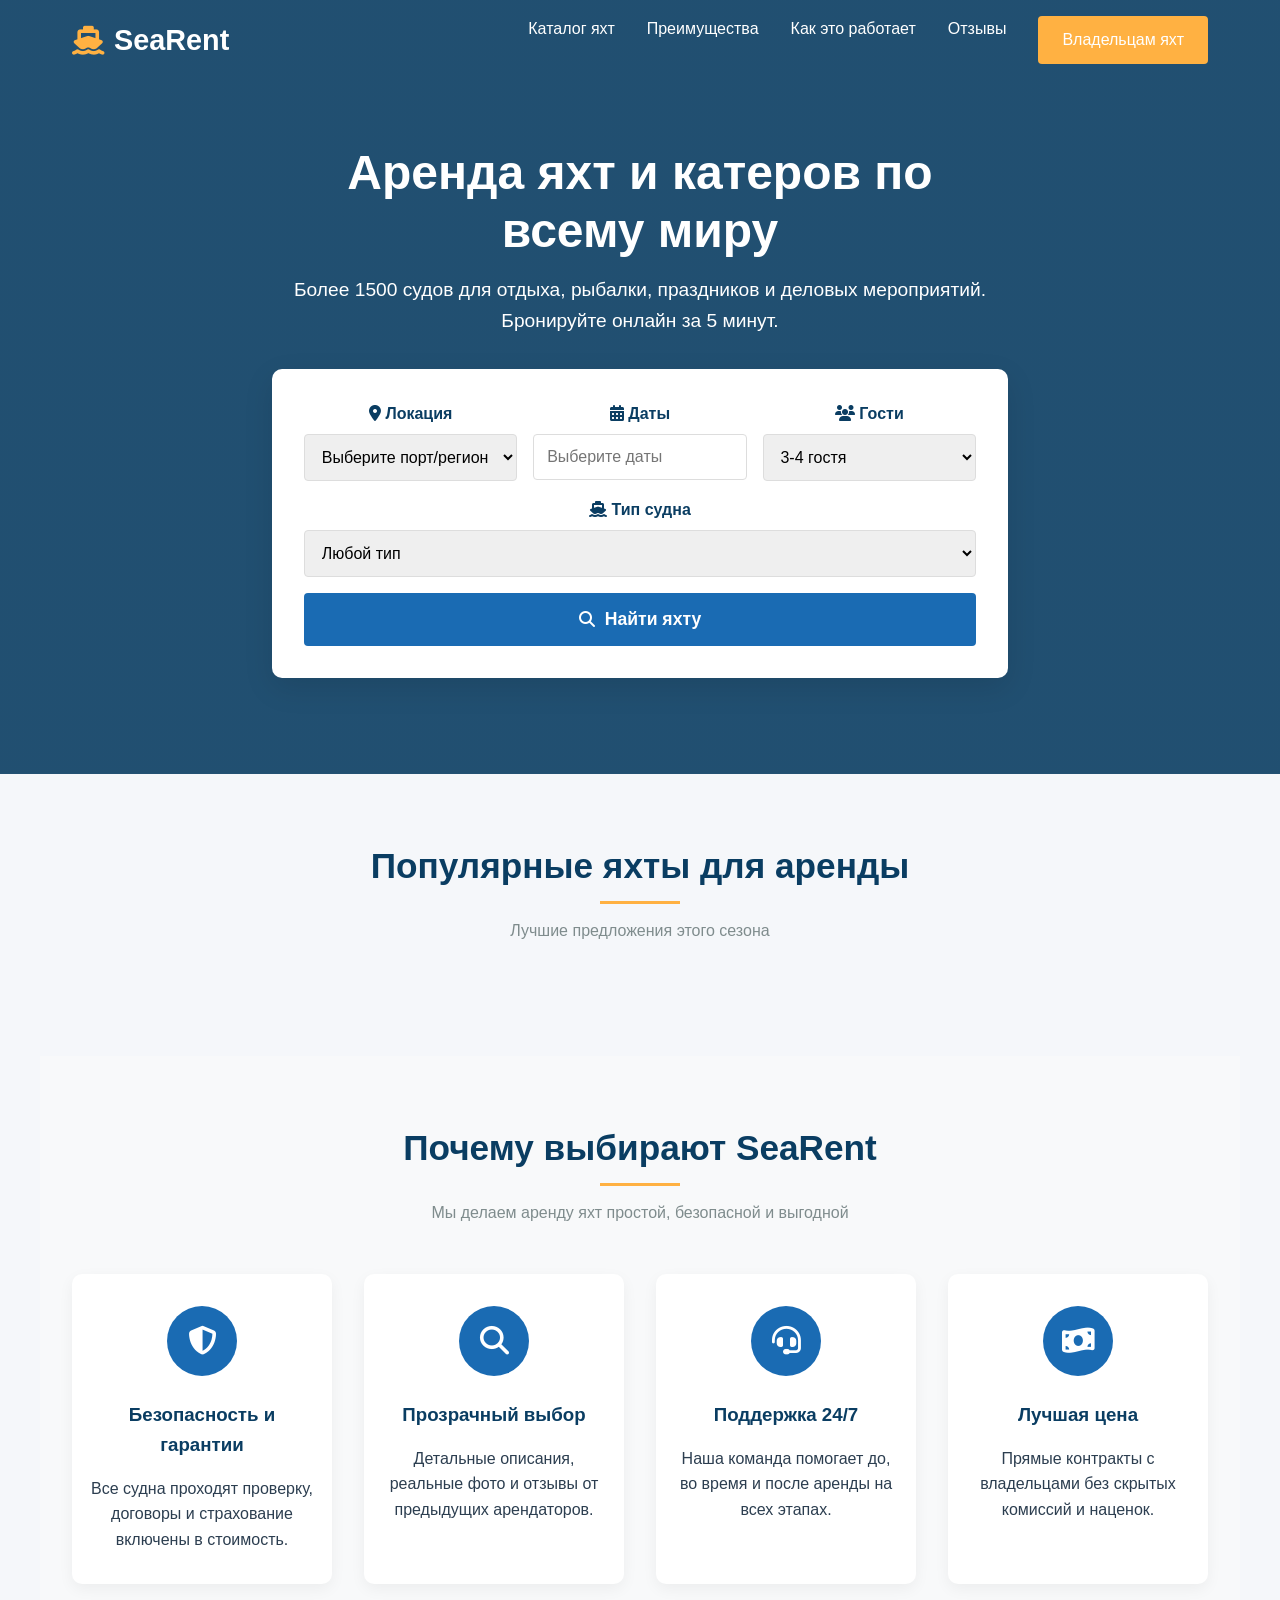
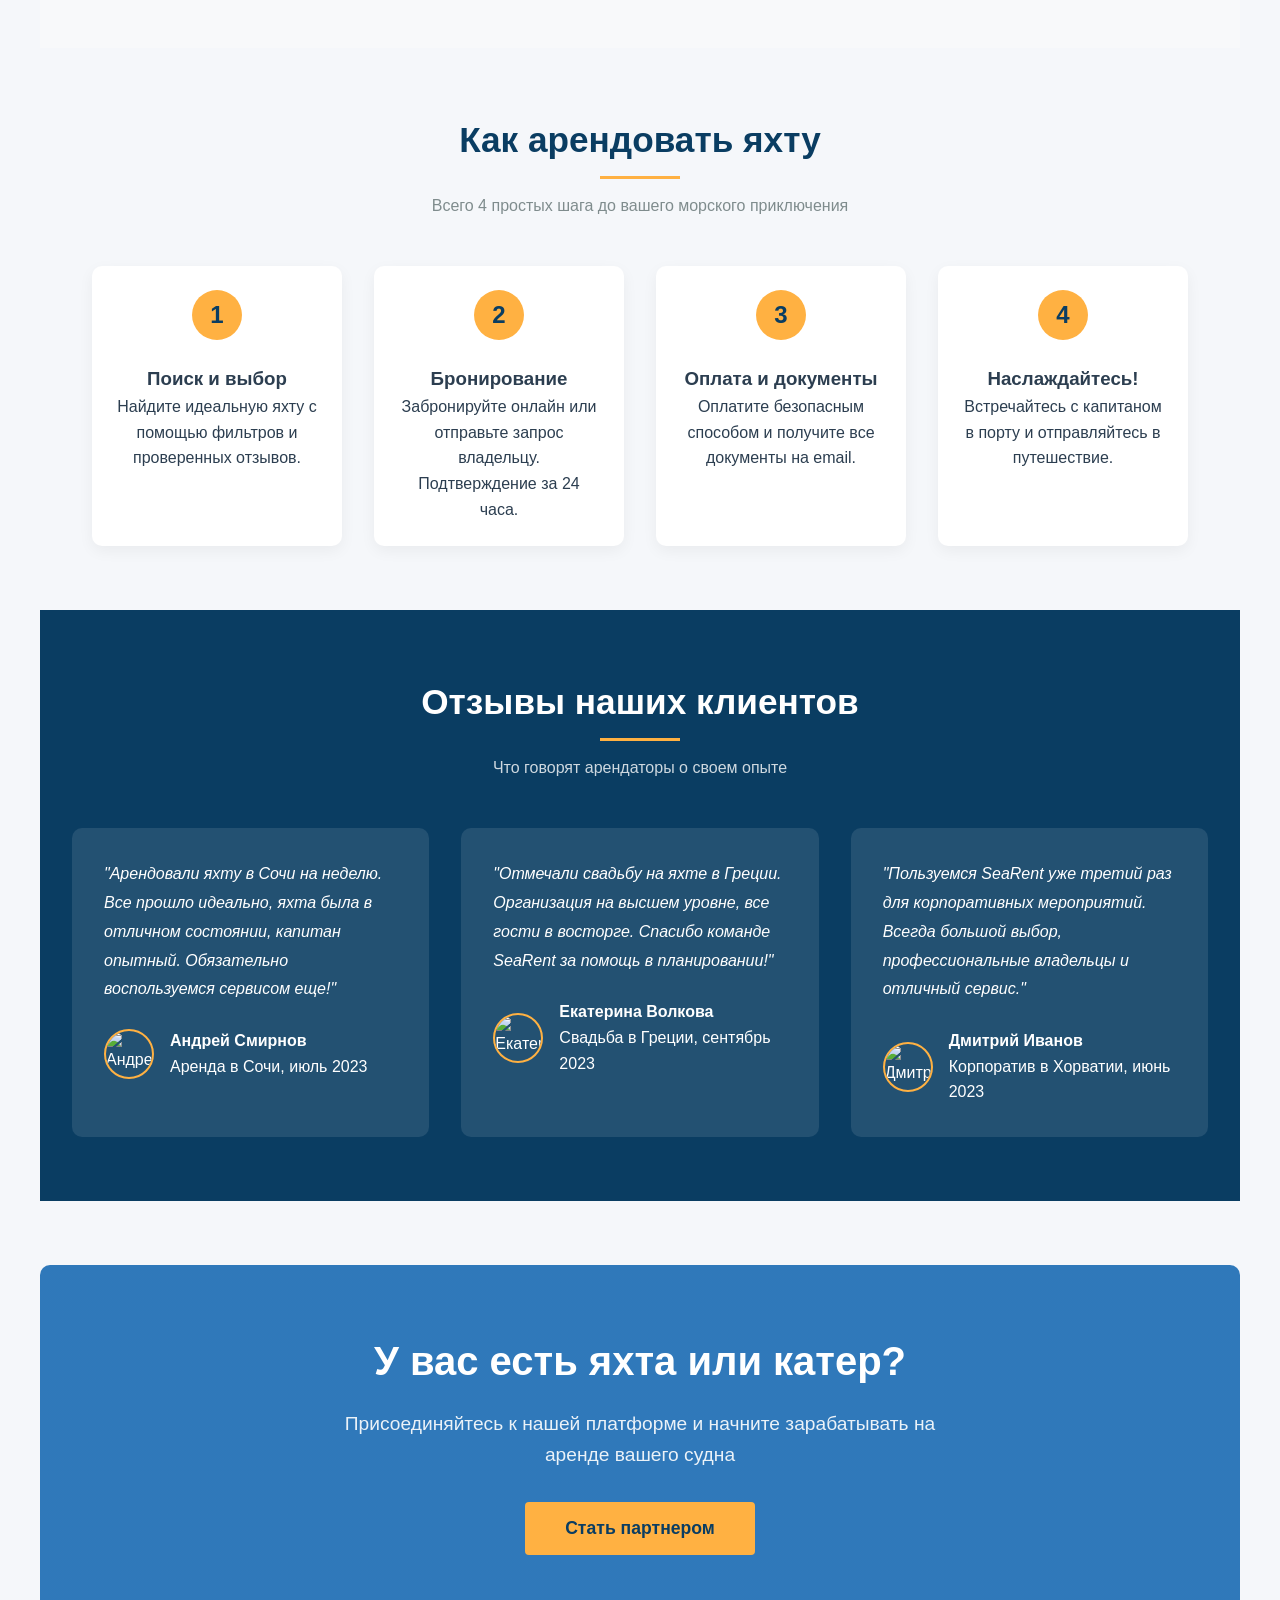
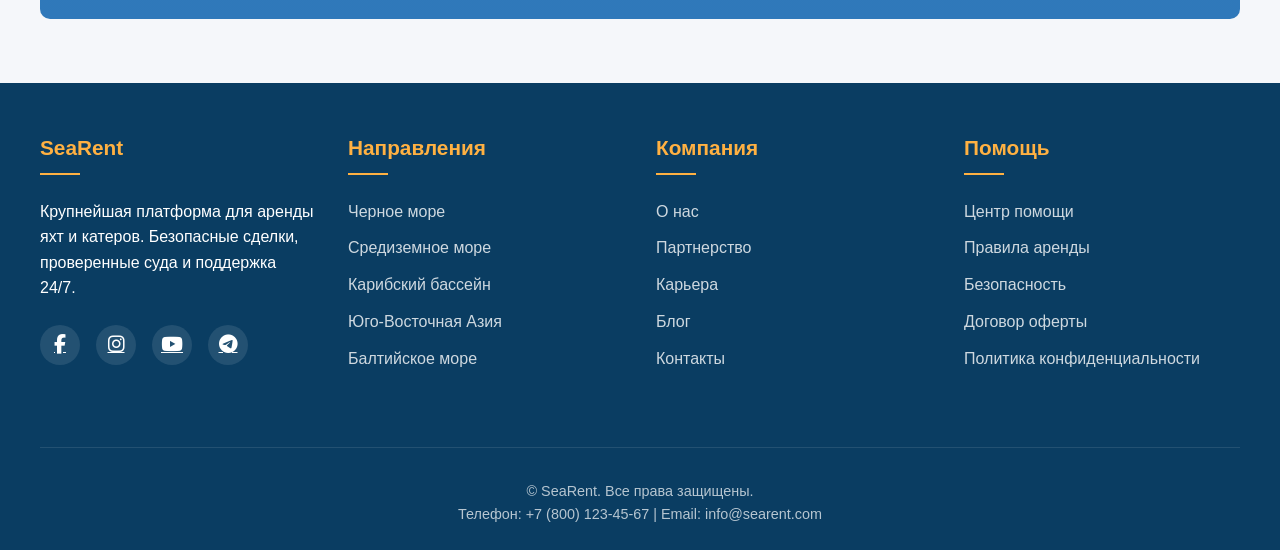
==== index.html @ d8d536ec "Add files via upload" ====
<!DOCTYPE html>
<html lang="ru">
<head>
    <meta charset="UTF-8">
    <meta name="viewport" content="width=device-width, initial-scale=1.0">
    <title>SeaRent — Аренда яхт и катеров</title>
    <link rel="stylesheet" href="https://cdnjs.cloudflare.com/ajax/libs/font-awesome/6.4.0/css/all.min.css">
    <link rel="stylesheet" href="style.css">
    <link rel="icon" type="image/x-icon" href="favicon.ico">
</head>
<body>
    <!-- Header & Navigation -->
    <header>
        <nav>
            <div class="logo">
                <i class="fas fa-ship"></i>
                <span>SeaRent</span>
            </div>
            <ul class="nav-links">
                <li><a href="#yachts">Каталог яхт</a></li>
                <li><a href="#features">Преимущества</a></li>
                <li><a href="#how-it-works">Как это работает</a></li>
                <li><a href="#testimonials">Отзывы</a></li>
                <li><a href="#owners" class="cta-button">Владельцам яхт</a></li>
            </ul>
            <div class="mobile-menu">
                <i class="fas fa-bars"></i>
            </div>
        </nav>
        
        <!-- Hero Section -->
        <div class="hero">
            <h1>Аренда яхт и катеров по всему миру</h1>
            <p>Более 1500 судов для отдыха, рыбалки, праздников и деловых мероприятий. Бронируйте онлайн за 5 минут.</p>
            
            <!-- Search Form -->
            <div class="search-form">
                <form id="searchForm">
                    <div class="form-row">
                        <div class="form-group">
                            <label for="location"><i class="fas fa-map-marker-alt"></i> Локация</label>
                            <select class="form-control" id="location" required>
                                <option value="">Выберите порт/регион</option>
                                <option value="sochi">Сочи, Россия</option>
                                <option value="croatia">Хорватия</option>
                                <option value="greece">Греция</option>
                                <option value="thailand">Тайланд</option>
                                <option value="caribbean">Карибские острова</option>
                            </select>
                        </div>
                        <div class="form-group">
                            <label for="dates"><i class="fas fa-calendar-alt"></i> Даты</label>
                            <input type="text" class="form-control" id="dates" placeholder="Выберите даты" required>
                        </div>
                        <div class="form-group">
                            <label for="guests"><i class="fas fa-users"></i> Гости</label>
                            <select class="form-control" id="guests" required>
                                <option value="1">1-2 гостя</option>
                                <option value="2" selected>3-4 гостя</option>
                                <option value="3">5-8 гостей</option>
                                <option value="4">9+ гостей</option>
                            </select>
                        </div>
                        <div class="form-group">
                            <label for="yacht-type"><i class="fas fa-ship"></i> Тип судна</label>
                            <select class="form-control" id="yacht-type">
                                <option value="">Любой тип</option>
                                <option value="sailing">Парусная яхта</option>
                                <option value="motor">Моторная яхта</option>
                                <option value="catamaran">Катамаран</option>
                                <option value="boat">Катер</option>
                                <option value="luxury">Люкс-яхта</option>
                            </select>
                        </div>
                    </div>
                    <button type="submit" class="search-button">
                        <i class="fas fa-search"></i> Найти яхту
                    </button>
                </form>
            </div>
        </div>
    </header>

    <!-- Yachts Section -->
    <section id="yachts">
        <div class="section-title">
            <h2>Популярные яхты для аренды</h2>
            <p>Лучшие предложения этого сезона</p>
        </div>
        
        <div class="yachts-grid" id="yachtsContainer">
            <!-- Yachts will be loaded dynamically by JavaScript -->
        </div>
    </section>

    <!-- Features Section -->
    <section class="features" id="features">
        <div class="section-title">
            <h2>Почему выбирают SeaRent</h2>
            <p>Мы делаем аренду яхт простой, безопасной и выгодной</p>
        </div>
        
        <div class="features-grid">
            <div class="feature-card">
                <div class="feature-icon">
                    <i class="fas fa-shield-alt"></i>
                </div>
                <h3>Безопасность и гарантии</h3>
                <p>Все судна проходят проверку, договоры и страхование включены в стоимость.</p>
            </div>
            
            <div class="feature-card">
                <div class="feature-icon">
                    <i class="fas fa-search"></i>
                </div>
                <h3>Прозрачный выбор</h3>
                <p>Детальные описания, реальные фото и отзывы от предыдущих арендаторов.</p>
            </div>
            
            <div class="feature-card">
                <div class="feature-icon">
                    <i class="fas fa-headset"></i>
                </div>
                <h3>Поддержка 24/7</h3>
                <p>Наша команда помогает до, во время и после аренды на всех этапах.</p>
            </div>
            
            <div class="feature-card">
                <div class="feature-icon">
                    <i class="fas fa-money-bill-wave"></i>
                </div>
                <h3>Лучшая цена</h3>
                <p>Прямые контракты с владельцами без скрытых комиссий и наценок.</p>
            </div>
        </div>
    </section>

    <!-- How It Works Section -->
    <section id="how-it-works">
        <div class="section-title">
            <h2>Как арендовать яхту</h2>
            <p>Всего 4 простых шага до вашего морского приключения</p>
        </div>
        
        <div class="steps">
            <div class="step">
                <div class="step-number">1</div>
                <h3>Поиск и выбор</h3>
                <p>Найдите идеальную яхту с помощью фильтров и проверенных отзывов.</p>
            </div>
            
            <div class="step">
                <div class="step-number">2</div>
                <h3>Бронирование</h3>
                <p>Забронируйте онлайн или отправьте запрос владельцу. Подтверждение за 24 часа.</p>
            </div>
            
            <div class="step">
                <div class="step-number">3</div>
                <h3>Оплата и документы</h3>
                <p>Оплатите безопасным способом и получите все документы на email.</p>
            </div>
            
            <div class="step">
                <div class="step-number">4</div>
                <h3>Наслаждайтесь!</h3>
                <p>Встречайтесь с капитаном в порту и отправляйтесь в путешествие.</p>
            </div>
        </div>
    </section>

    <!-- Testimonials Section -->
    <section class="testimonials" id="testimonials">
        <div class="section-title">
            <h2>Отзывы наших клиентов</h2>
            <p>Что говорят арендаторы о своем опыте</p>
        </div>
        
        <div class="testimonials-grid">
            <div class="testimonial-card">
                <div class="testimonial-text">
                    "Арендовали яхту в Сочи на неделю. Все прошло идеально, яхта была в отличном состоянии, капитан опытный. Обязательно воспользуемся сервисом еще!"
                </div>
                <div class="testimonial-author">
                    <img src="https://randomuser.me/api/portraits/men/32.jpg" alt="Андрей" class="author-avatar">
                    <div>
                        <h4>Андрей Смирнов</h4>
                        <p>Аренда в Сочи, июль 2023</p>
                    </div>
                </div>
            </div>
            
            <div class="testimonial-card">
                <div class="testimonial-text">
                    "Отмечали свадьбу на яхте в Греции. Организация на высшем уровне, все гости в восторге. Спасибо команде SeaRent за помощь в планировании!"
                </div>
                <div class="testimonial-author">
                    <img src="https://randomuser.me/api/portraits/women/44.jpg" alt="Екатерина" class="author-avatar">
                    <div>
                        <h4>Екатерина Волкова</h4>
                        <p>Свадьба в Греции, сентябрь 2023</p>
                    </div>
                </div>
            </div>
            
            <div class="testimonial-card">
                <div class="testimonial-text">
                    "Пользуемся SeaRent уже третий раз для корпоративных мероприятий. Всегда большой выбор, профессиональные владельцы и отличный сервис."
                </div>
                <div class="testimonial-author">
                    <img src="https://randomuser.me/api/portraits/men/67.jpg" alt="Дмитрий" class="author-avatar">
                    <div>
                        <h4>Дмитрий Иванов</h4>
                        <p>Корпоратив в Хорватии, июнь 2023</p>
                    </div>
                </div>
            </div>
        </div>
    </section>

    <!-- CTA Section -->
    <div class="cta-section" id="owners">
        <h2>У вас есть яхта или катер?</h2>
        <p>Присоединяйтесь к нашей платформе и начните зарабатывать на аренде вашего судна</p>
        <button class="cta-button" id="partnerBtn">
            Стать партнером
        </button>
    </div>

    <!-- Footer -->
    <footer>
        <div class="footer-content">
            <div class="footer-column">
                <h3>SeaRent</h3>
                <p>Крупнейшая платформа для аренды яхт и катеров. Безопасные сделки, проверенные суда и поддержка 24/7.</p>
                <div class="social-icons">
                    <a href="#"><i class="fab fa-facebook-f"></i></a>
                    <a href="#"><i class="fab fa-instagram"></i></a>
                    <a href="#"><i class="fab fa-youtube"></i></a>
                    <a href="#"><i class="fab fa-telegram"></i></a>
                </div>
            </div>
            
            <div class="footer-column">
                <h3>Направления</h3>
                <ul class="footer-links">
                    <li><a href="#">Черное море</a></li>
                    <li><a href="#">Средиземное море</a></li>
                    <li><a href="#">Карибский бассейн</a></li>
                    <li><a href="#">Юго-Восточная Азия</a></li>
                    <li><a href="#">Балтийское море</a></li>
                </ul>
            </div>
            
            <div class="footer-column">
                <h3>Компания</h3>
                <ul class="footer-links">
                    <li><a href="#">О нас</a></li>
                    <li><a href="#">Партнерство</a></li>
                    <li><a href="#">Карьера</a></li>
                    <li><a href="#">Блог</a></li>
                    <li><a href="#" id="contactBtn">Контакты</a></li>
                </ul>
            </div>
            
            <div class="footer-column">
                <h3>Помощь</h3>
                <ul class="footer-links">
                    <li><a href="#">Центр помощи</a></li>
                    <li><a href="#">Правила аренды</a></li>
                    <li><a href="#">Безопасность</a></li>
                    <li><a href="#">Договор оферты</a></li>
                    <li><a href="#">Политика конфиденциальности</a></li>
                </ul>
            </div>
        </div>
        
        <div class="footer-bottom">
            <p>&copy; <span id="currentYear"></span> SeaRent. Все права защищены.</p>
            <p>Телефон: +7 (800) 123-45-67 | Email: info@searent.com</p>
        </div>
    </footer>

    <!-- Modal for contact form -->
    <div class="modal" id="contactModal">
        <div class="modal-content">
            <span class="close-modal">&times;</span>
            <h3>Связаться с нами</h3>
            <form id="contactForm">
                <div class="form-group">
                    <label for="contactName">Ваше имя</label>
                    <input type="text" id="contactName" class="form-control" required>
                </div>
                <div class="form-group">
                    <label for="contactEmail">Email</label>
                    <input type="email" id="contactEmail" class="form-control" required>
                </div>
                <div class="form-group">
                    <label for="contactMessage">Сообщение</label>
                    <textarea id="contactMessage" class="form-control" rows="4" required></textarea>
                </div>
                <button type="submit" class="search-button">Отправить</button>
            </form>
        </div>
    </div>

    <script src="script.js"></script>
</body>
</html>
---- style.css ----
* {
    margin: 0;
    padding: 0;
    box-sizing: border-box;
    font-family: 'Segoe UI', Tahoma, Geneva, Verdana, sans-serif;
}

:root {
    --primary: #1a6bb3;
    --secondary: #0a3d62;
    --accent: #ffb142;
    --light: #f8f9fa;
    --dark: #2c3e50;
    --gray: #7f8c8d;
    --success: #2ecc71;
    --error: #e74c3c;
}

body {
    line-height: 1.6;
    color: var(--dark);
    background-color: #f5f7fa;
    overflow-x: hidden;
}

/* Header */
header {
    background: linear-gradient(rgba(10, 61, 98, 0.9), rgba(10, 61, 98, 0.9)),
                url('https://images.unsplash.com/photo-1512453979798-5ea266f8880c?ixlib=rb-4.0.3&ixid=M3wxMjA3fDB8MHxwaG90by1wYWdlfHx8fGVufDB8fHx8fA%3D%3D&auto=format&fit=crop&w=2070&q=80');
    background-size: cover;
    background-position: center;
    color: white;
    padding: 1rem 0;
    position: relative;
}

nav {
    display: flex;
    justify-content: space-between;
    align-items: center;
    max-width: 1200px;
    margin: 0 auto;
    padding: 0 2rem;
}

.logo {
    font-size: 1.8rem;
    font-weight: 700;
    display: flex;
    align-items: center;
    cursor: pointer;
}

.logo i {
    margin-right: 10px;
    color: var(--accent);
}

.nav-links {
    display: flex;
    list-style: none;
}

.nav-links li {
    margin-left: 2rem;
}

.nav-links a {
    color: white;
    text-decoration: none;
    font-weight: 500;
    transition: color 0.3s;
    position: relative;
}

.nav-links a:hover {
    color: var(--accent);
}

.nav-links a::after {
    content: '';
    position: absolute;
    bottom: -5px;
    left: 0;
    width: 0;
    height: 2px;
    background-color: var(--accent);
    transition: width 0.3s;
}

.nav-links a:hover::after {
    width: 100%;
}

.cta-button {
    background-color: var(--accent);
    color: var(--secondary);
    padding: 0.7rem 1.5rem;
    border-radius: 4px;
    font-weight: 600;
    transition: all 0.3s;
    border: none;
    cursor: pointer;
    text-decoration: none;
    display: inline-block;
}

.cta-button:hover {
    background-color: #ff9f1a;
    color: white;
    transform: translateY(-2px);
    box-shadow: 0 5px 15px rgba(0, 0, 0, 0.1);
}

.mobile-menu {
    display: none;
    font-size: 1.5rem;
    cursor: pointer;
    color: white;
    transition: color 0.3s;
}

.mobile-menu:hover {
    color: var(--accent);
}

/* Hero Section */
.hero {
    padding: 5rem 2rem;
    text-align: center;
    max-width: 800px;
    margin: 0 auto;
}

.hero h1 {
    font-size: 3rem;
    margin-bottom: 1rem;
    line-height: 1.2;
    animation: fadeInUp 1s ease-out;
}

.hero p {
    font-size: 1.2rem;
    margin-bottom: 2rem;
    opacity: 0.9;
    animation: fadeInUp 1s ease-out 0.2s both;
}

@keyframes fadeInUp {
    from {
        opacity: 0;
        transform: translateY(20px);
    }
    to {
        opacity: 1;
        transform: translateY(0);
    }
}

/* Search Form */
.search-form {
    background-color: white;
    border-radius: 10px;
    padding: 2rem;
    box-shadow: 0 10px 30px rgba(0, 0, 0, 0.1);
    margin-top: 2rem;
    max-width: 1000px;
    margin-left: auto;
    margin-right: auto;
    animation: fadeInUp 1s ease-out 0.4s both;
}

.form-row {
    display: flex;
    flex-wrap: wrap;
    gap: 1rem;
    margin-bottom: 1rem;
}

.form-group {
    flex: 1;
    min-width: 200px;
}

.form-group label {
    display: block;
    margin-bottom: 0.5rem;
    font-weight: 600;
    color: var(--secondary);
}

.form-control {
    width: 100%;
    padding: 0.8rem;
    border: 1px solid #ddd;
    border-radius: 4px;
    font-size: 1rem;
    transition: border-color 0.3s, box-shadow 0.3s;
}

.form-control:focus {
    outline: none;
    border-color: var(--primary);
    box-shadow: 0 0 0 3px rgba(26, 107, 179, 0.1);
}

.search-button {
    background-color: var(--primary);
    color: white;
    border: none;
    padding: 1rem 2.5rem;
    border-radius: 4px;
    font-size: 1.1rem;
    font-weight: 600;
    cursor: pointer;
    transition: all 0.3s;
    width: 100%;
    margin-top: 1rem;
    display: flex;
    align-items: center;
    justify-content: center;
    gap: 10px;
}

.search-button:hover {
    background-color: var(--secondary);
    transform: translateY(-2px);
    box-shadow: 0 5px 15px rgba(0, 0, 0, 0.1);
}

.search-button i {
    font-size: 1rem;
}

/* Section Styling */
.section-title {
    text-align: center;
    margin-bottom: 3rem;
    color: var(--secondary);
}

.section-title h2 {
    font-size: 2.2rem;
    margin-bottom: 0.5rem;
    position: relative;
    display: inline-block;
}

.section-title h2::after {
    content: '';
    position: absolute;
    bottom: -10px;
    left: 50%;
    transform: translateX(-50%);
    width: 80px;
    height: 3px;
    background-color: var(--accent);
}

.section-title p {
    color: var(--gray);
    max-width: 600px;
    margin: 1rem auto 0;
}

section {
    padding: 4rem 2rem;
    max-width: 1200px;
    margin: 0 auto;
}

/* Yachts Grid */
.yachts-grid {
    display: grid;
    grid-template-columns: repeat(auto-fill, minmax(300px, 1fr));
    gap: 2rem;
    margin-top: 2rem;
}

.yacht-card {
    background-color: white;
    border-radius: 10px;
    overflow: hidden;
    box-shadow: 0 5px 15px rgba(0, 0, 0, 0.05);
    transition: transform 0.3s, box-shadow 0.3s;
    position: relative;
}

.yacht-card:hover {
    transform: translateY(-10px);
    box-shadow: 0 15px 30px rgba(0, 0, 0, 0.1);
}

.yacht-img {
    height: 200px;
    width: 100%;
    object-fit: cover;
    transition: transform 0.5s;
}

.yacht-card:hover .yacht-img {
    transform: scale(1.05);
}

.yacht-info {
    padding: 1.5rem;
}

.yacht-title {
    font-size: 1.3rem;
    margin-bottom: 0.5rem;
    color: var(--secondary);
}

.yacht-location {
    color: var(--primary);
    margin-bottom: 0.5rem;
    font-weight: 500;
    display: flex;
    align-items: center;
    gap: 5px;
}

.yacht-location i {
    font-size: 0.9rem;
}

.yacht-features {
    display: flex;
    justify-content: space-between;
    margin: 1rem 0;
    color: var(--gray);
    flex-wrap: wrap;
    gap: 10px;
}

.yacht-features span {
    display: flex;
    align-items: center;
    gap: 5px;
}

.yacht-price {
    font-size: 1.5rem;
    font-weight: 700;
    color: var(--secondary);
    margin-top: 1rem;
    display: flex;
    justify-content: space-between;
    align-items: center;
}

.yacht-price span {
    font-size: 1rem;
    font-weight: normal;
    color: var(--gray);
}

.book-now {
    background-color: var(--primary);
    color: white;
    border: none;
    padding: 0.5rem 1rem;
    border-radius: 4px;
    cursor: pointer;
    transition: background-color 0.3s;
    font-weight: 600;
}

.book-now:hover {
    background-color: var(--secondary);
}

.yacht-tag {
    position: absolute;
    top: 15px;
    right: 15px;
    background-color: var(--accent);
    color: var(--secondary);
    padding: 0.3rem 0.8rem;
    border-radius: 4px;
    font-weight: 600;
    font-size: 0.8rem;
    z-index: 1;
}

/* Features */
.features {
    background-color: var(--light);
}

.features-grid {
    display: grid;
    grid-template-columns: repeat(auto-fit, minmax(250px, 1fr));
    gap: 2rem;
    margin-top: 2rem;
}

.feature-card {
    text-align: center;
    padding: 2rem 1rem;
    background-color: white;
    border-radius: 10px;
    box-shadow: 0 5px 15px rgba(0, 0, 0, 0.05);
    transition: transform 0.3s;
}

.feature-card:hover {
    transform: translateY(-5px);
}

.feature-icon {
    background-color: var(--primary);
    color: white;
    width: 70px;
    height: 70px;
    border-radius: 50%;
    display: flex;
    align-items: center;
    justify-content: center;
    margin: 0 auto 1.5rem;
    font-size: 1.8rem;
    transition: background-color 0.3s, transform 0.3s;
}

.feature-card:hover .feature-icon {
    background-color: var(--accent);
    transform: scale(1.1);
}

.feature-card h3 {
    margin-bottom: 1rem;
    color: var(--secondary);
}

/* How It Works */
.steps {
    display: flex;
    flex-wrap: wrap;
    justify-content: center;
    gap: 2rem;
    margin-top: 3rem;
}

.step {
    text-align: center;
    flex: 1;
    min-width: 200px;
    max-width: 250px;
    padding: 1.5rem;
    background-color: white;
    border-radius: 10px;
    box-shadow: 0 5px 15px rgba(0, 0, 0, 0.05);
    transition: transform 0.3s;
}

.step:hover {
    transform: translateY(-5px);
}

.step-number {
    background-color: var(--accent);
    color: var(--secondary);
    width: 50px;
    height: 50px;
    border-radius: 50%;
    display: flex;
    align-items: center;
    justify-content: center;
    font-size: 1.5rem;
    font-weight: 700;
    margin: 0 auto 1.5rem;
    transition: transform 0.3s;
}

.step:hover .step-number {
    transform: scale(1.1);
}

/* Testimonials */
.testimonials {
    background-color: var(--secondary);
    color: white;
}

.testimonials .section-title {
    color: white;
}

.testimonials .section-title h2::after {
    background-color: var(--accent);
}

.testimonials .section-title p {
    color: rgba(255, 255, 255, 0.8);
}

.testimonials-grid {
    display: grid;
    grid-template-columns: repeat(auto-fit, minmax(300px, 1fr));
    gap: 2rem;
    margin-top: 2rem;
}

.testimonial-card {
    background-color: rgba(255, 255, 255, 0.1);
    padding: 2rem;
    border-radius: 10px;
    transition: transform 0.3s, background-color 0.3s;
}

.testimonial-card:hover {
    transform: translateY(-5px);
    background-color: rgba(255, 255, 255, 0.15);
}

.testimonial-text {
    font-style: italic;
    margin-bottom: 1.5rem;
    line-height: 1.8;
}

.testimonial-author {
    display: flex;
    align-items: center;
}

.author-avatar {
    width: 50px;
    height: 50px;
    border-radius: 50%;
    object-fit: cover;
    margin-right: 1rem;
    border: 2px solid var(--accent);
}

/* CTA Section */
.cta-section {
    text-align: center;
    padding: 4rem 2rem;
    background: linear-gradient(rgba(26, 107, 179, 0.9), rgba(26, 107, 179, 0.9)),
                url('https://images.unsplash.com/photo-1530521954074-e64f6810b32d?ixlib=rb-4.0.3&ixid=M3wxMjA3fDB8MHxwaG90by1wYWdlfHx8fGVufDB8fHx8fA%3D%3D&auto=format&fit=crop&w=2070&q=80');
    background-size: cover;
    background-position: center;
    color: white;
    border-radius: 10px;
    margin: 4rem auto;
    max-width: 1200px;
}

.cta-section h2 {
    font-size: 2.5rem;
    margin-bottom: 1rem;
}

.cta-section p {
    font-size: 1.2rem;
    margin-bottom: 2rem;
    opacity: 0.9;
    max-width: 600px;
    margin-left: auto;
    margin-right: auto;
}

.cta-section .cta-button {
    background-color: var(--accent);
    color: var(--secondary);
    font-size: 1.1rem;
    padding: 1rem 2.5rem;
}

.cta-section .cta-button:hover {
    background-color: #ff9f1a;
    color: white;
}

/* Footer */
footer {
    background-color: var(--secondary);
    color: white;
    padding: 3rem 2rem 1.5rem;
}

.footer-content {
    display: flex;
    flex-wrap: wrap;
    justify-content: space-between;
    max-width: 1200px;
    margin: 0 auto;
    gap: 2rem;
}

.footer-column {
    flex: 1;
    min-width: 200px;
    margin-bottom: 2rem;
}

.footer-column h3 {
    font-size: 1.3rem;
    margin-bottom: 1.5rem;
    color: var(--accent);
    position: relative;
    padding-bottom: 10px;
}

.footer-column h3::after {
    content: '';
    position: absolute;
    bottom: 0;
    left: 0;
    width: 40px;
    height: 2px;
    background-color: var(--accent);
}

.footer-links {
    list-style: none;
}

.footer-links li {
    margin-bottom: 0.7rem;
}

.footer-links a {
    color: rgba(255, 255, 255, 0.8);
    text-decoration: none;
    transition: color 0.3s, padding-left 0.3s;
    display: inline-block;
}

.footer-links a:hover {
    color: var(--accent);
    padding-left: 5px;
}

.social-icons {
    display: flex;
    gap: 1rem;
    margin-top: 1.5rem;
}

.social-icons a {
    display: inline-flex;
    align-items: center;
    justify-content: center;
    width: 40px;
    height: 40px;
    background-color: rgba(255, 255, 255, 0.1);
    border-radius: 50%;
    color: white;
    font-size: 1.2rem;
    transition: all 0.3s;
}

.social-icons a:hover {
    background-color: var(--accent);
    transform: translateY(-3px);
}

.footer-bottom {
    text-align: center;
    padding-top: 2rem;
    margin-top: 2rem;
    border-top: 1px solid rgba(255, 255, 255, 0.1);
    color: rgba(255, 255, 255, 0.7);
    font-size: 0.9rem;
    max-width: 1200px;
    margin-left: auto;
    margin-right: auto;
}

/* Modal */
.modal {
    display: none;
    position: fixed;
    z-index: 1000;
    left: 0;
    top: 0;
    width: 100%;
    height: 100%;
    background-color: rgba(0, 0, 0, 0.5);
    justify-content: center;
    align-items: center;
}

.modal-content {
    background-color: white;
    padding: 2rem;
    border-radius: 10px;
    width: 90%;
    max-width: 500px;
    position: relative;
    animation: modalFadeIn 0.3s ease-out;
}

@keyframes modalFadeIn {
    from {
        opacity: 0;
        transform: translateY(-50px);
    }
    to {
        opacity: 1;
        transform: translateY(0);
    }
}

.close-modal {
    position: absolute;
    top: 1rem;
    right: 1.5rem;
    font-size: 1.5rem;
    cursor: pointer;
    color: var(--gray);
    transition: color 0.3s;
}

.close-modal:hover {
    color: var(--error);
}

.modal-content h3 {
    margin-bottom: 1.5rem;
    color: var(--secondary);
    text-align: center;
}

/* Responsive */
@media (max-width: 768px) {
    .nav-links {
        display: none;
        position: absolute;
        top: 100%;
        left: 0;
        width: 100%;
        background-color: var(--secondary);
        flex-direction: column;
        padding: 1rem 0;
        box-shadow: 0 10px 20px rgba(0, 0, 0, 0.1);
        z-index: 100;
    }
    
    .nav-links.active {
        display: flex;
    }
    
    .nav-links li {
        margin: 0;
        text-align: center;
        padding: 0.7rem 0;
    }
    
    .nav-links a {
        display: block;
        padding: 0.5rem 0;
    }
    
    .mobile-menu {
        display: block;
    }
    
    .hero h1 {
        font-size: 2.2rem;
    }
    
    .section-title h2 {
        font-size: 1.8rem;
    }
    
    .form-row {
        flex-direction: column;
    }
    
    .form-group {
        min-width: 100%;
    }
    
    .cta-section h2 {
        font-size: 2rem;
    }
    
    .footer-content {
        flex-direction: column;
    }
}

@media (max-width: 480px) {
    .hero {
        padding: 3rem 1rem;
    }
    
    .hero h1 {
        font-size: 1.8rem;
    }
    
    .search-form {
        padding: 1.5rem;
    }
    
    section {
        padding: 3rem 1rem;
    }
    
    .yacht-card, .feature-card, .step, .testimonial-card {
        min-width: 100%;
    }}
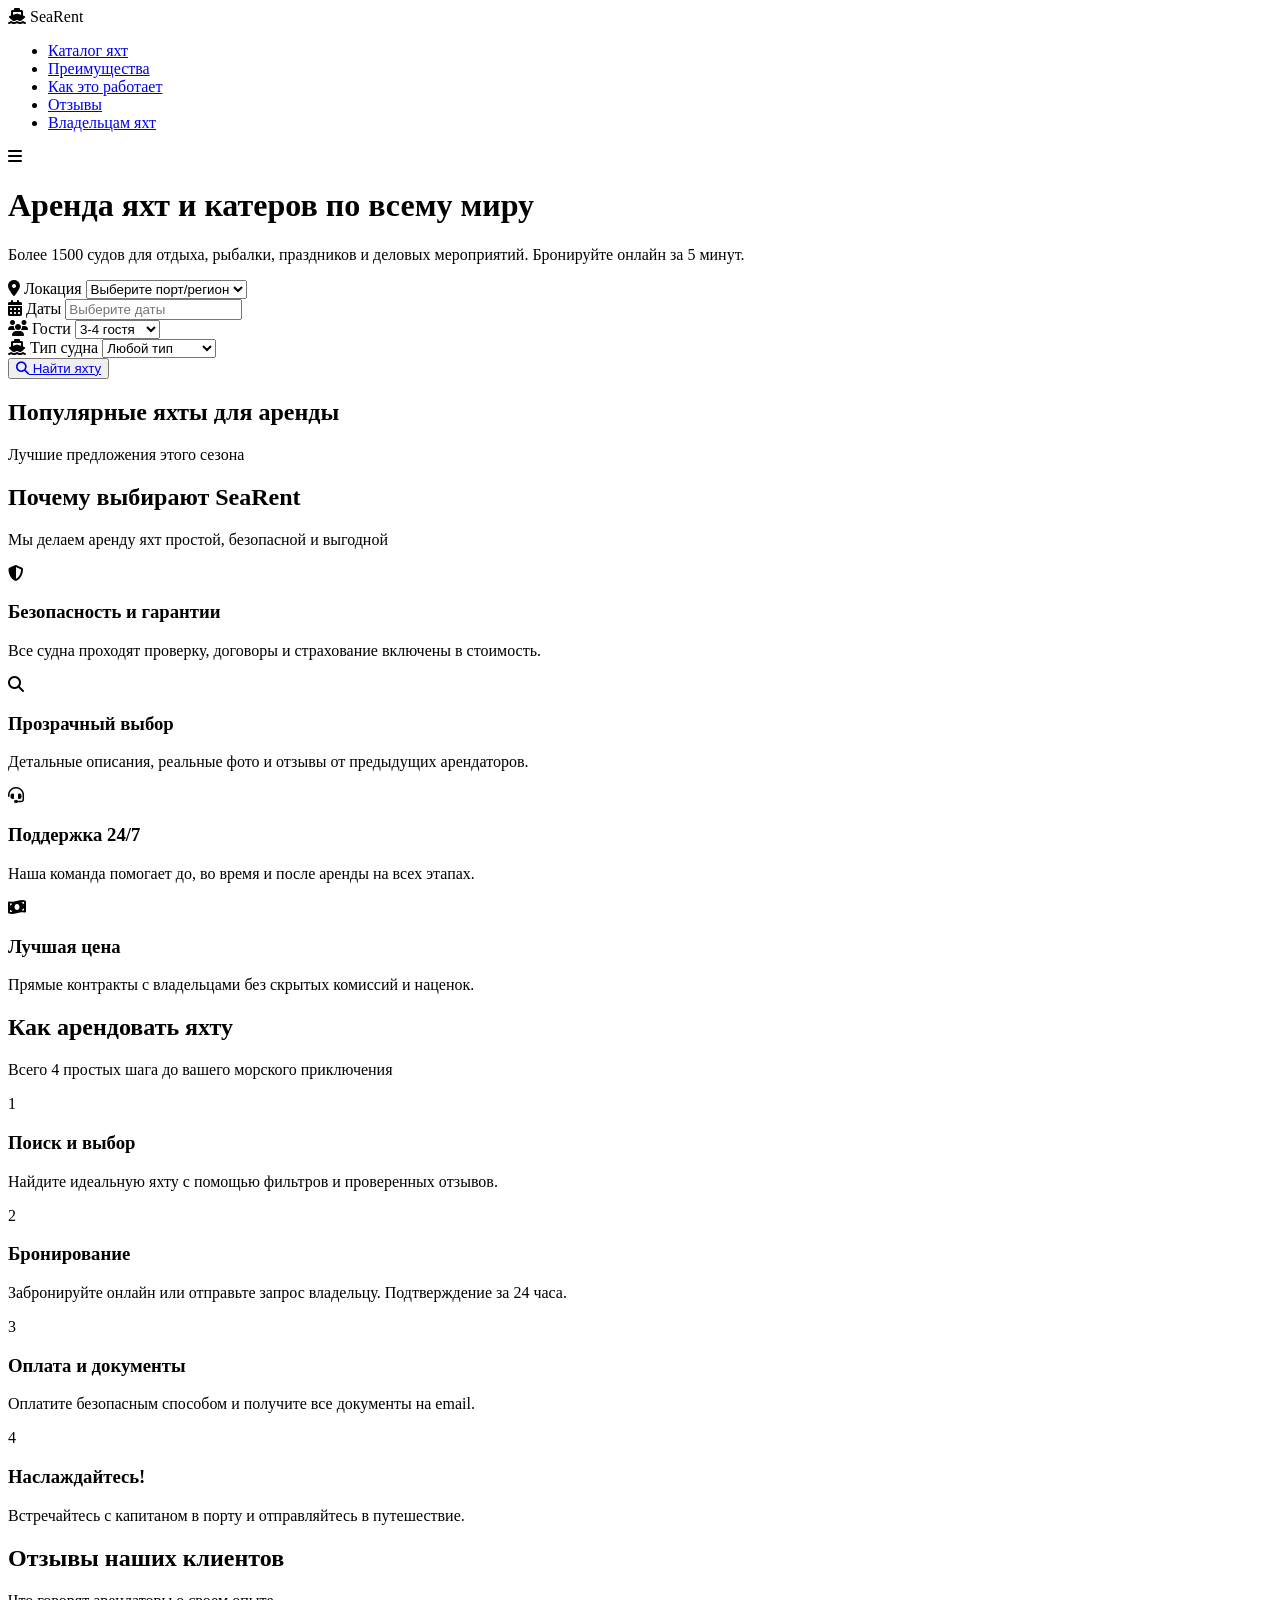
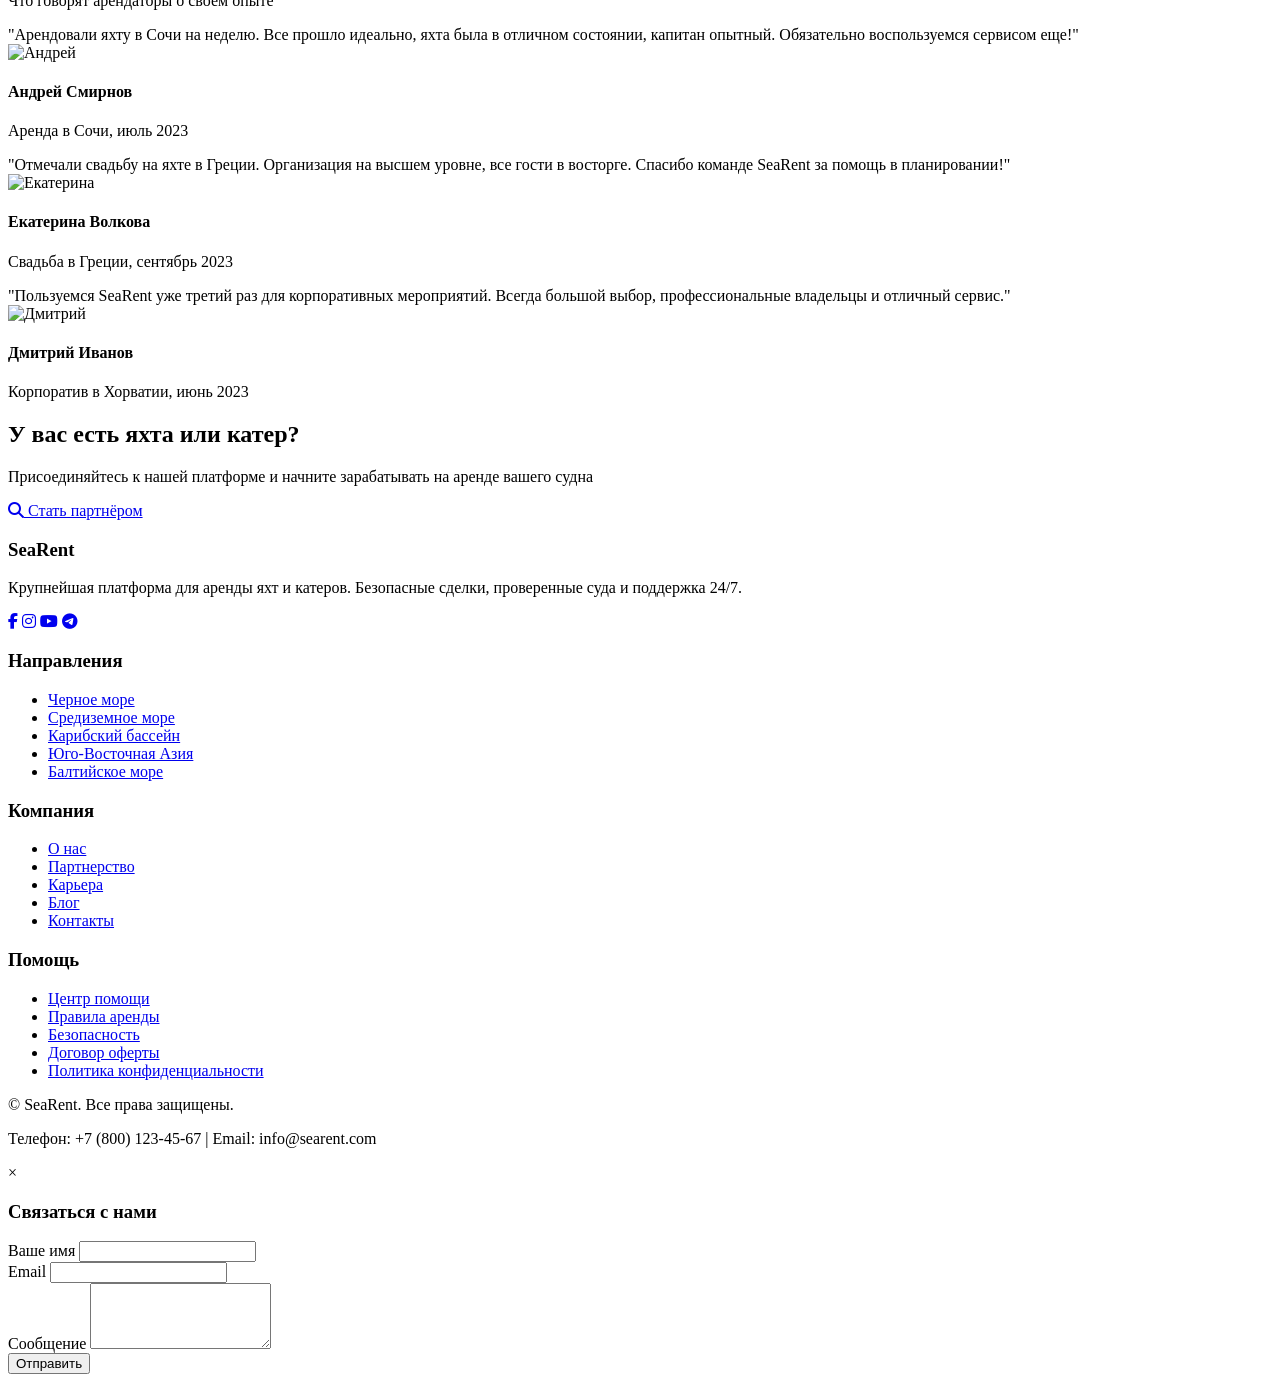
==== commit d5a77a2c: "Update index.html" ====
--- a/index.html
+++ b/index.html
@@ -5,7 +5,7 @@
     <meta name="viewport" content="width=device-width, initial-scale=1.0">
     <title>SeaRent — Аренда яхт и катеров</title>
     <link rel="stylesheet" href="https://cdnjs.cloudflare.com/ajax/libs/font-awesome/6.4.0/css/all.min.css">
-    <link rel="stylesheet" href="style.css">
+    <link rel="stylesheet" href="stule.css">
     <link rel="icon" type="image/x-icon" href="favicon.ico">
 </head>
 <body>
@@ -74,7 +74,9 @@
                         </div>
                     </div>
                     <button type="submit" class="search-button">
-                        <i class="fas fa-search"></i> Найти яхту
+                        <a href="index1.html" class="search-button">
+    <i class="fas fa-search"></i> Найти яхту
+</a>
                     </button>
                 </form>
             </div>
@@ -222,9 +224,9 @@
     <div class="cta-section" id="owners">
         <h2>У вас есть яхта или катер?</h2>
         <p>Присоединяйтесь к нашей платформе и начните зарабатывать на аренде вашего судна</p>
-        <button class="cta-button" id="partnerBtn">
-            Стать партнером
-        </button>
+<a href="index2.html" class="search-button">
+    <i class="fas fa-search"></i> Стать партнёром
+</a>
     </div>
 
     <!-- Footer -->
@@ -306,4 +308,4 @@
 
     <script src="script.js"></script>
 </body>
-</html>+</html>
